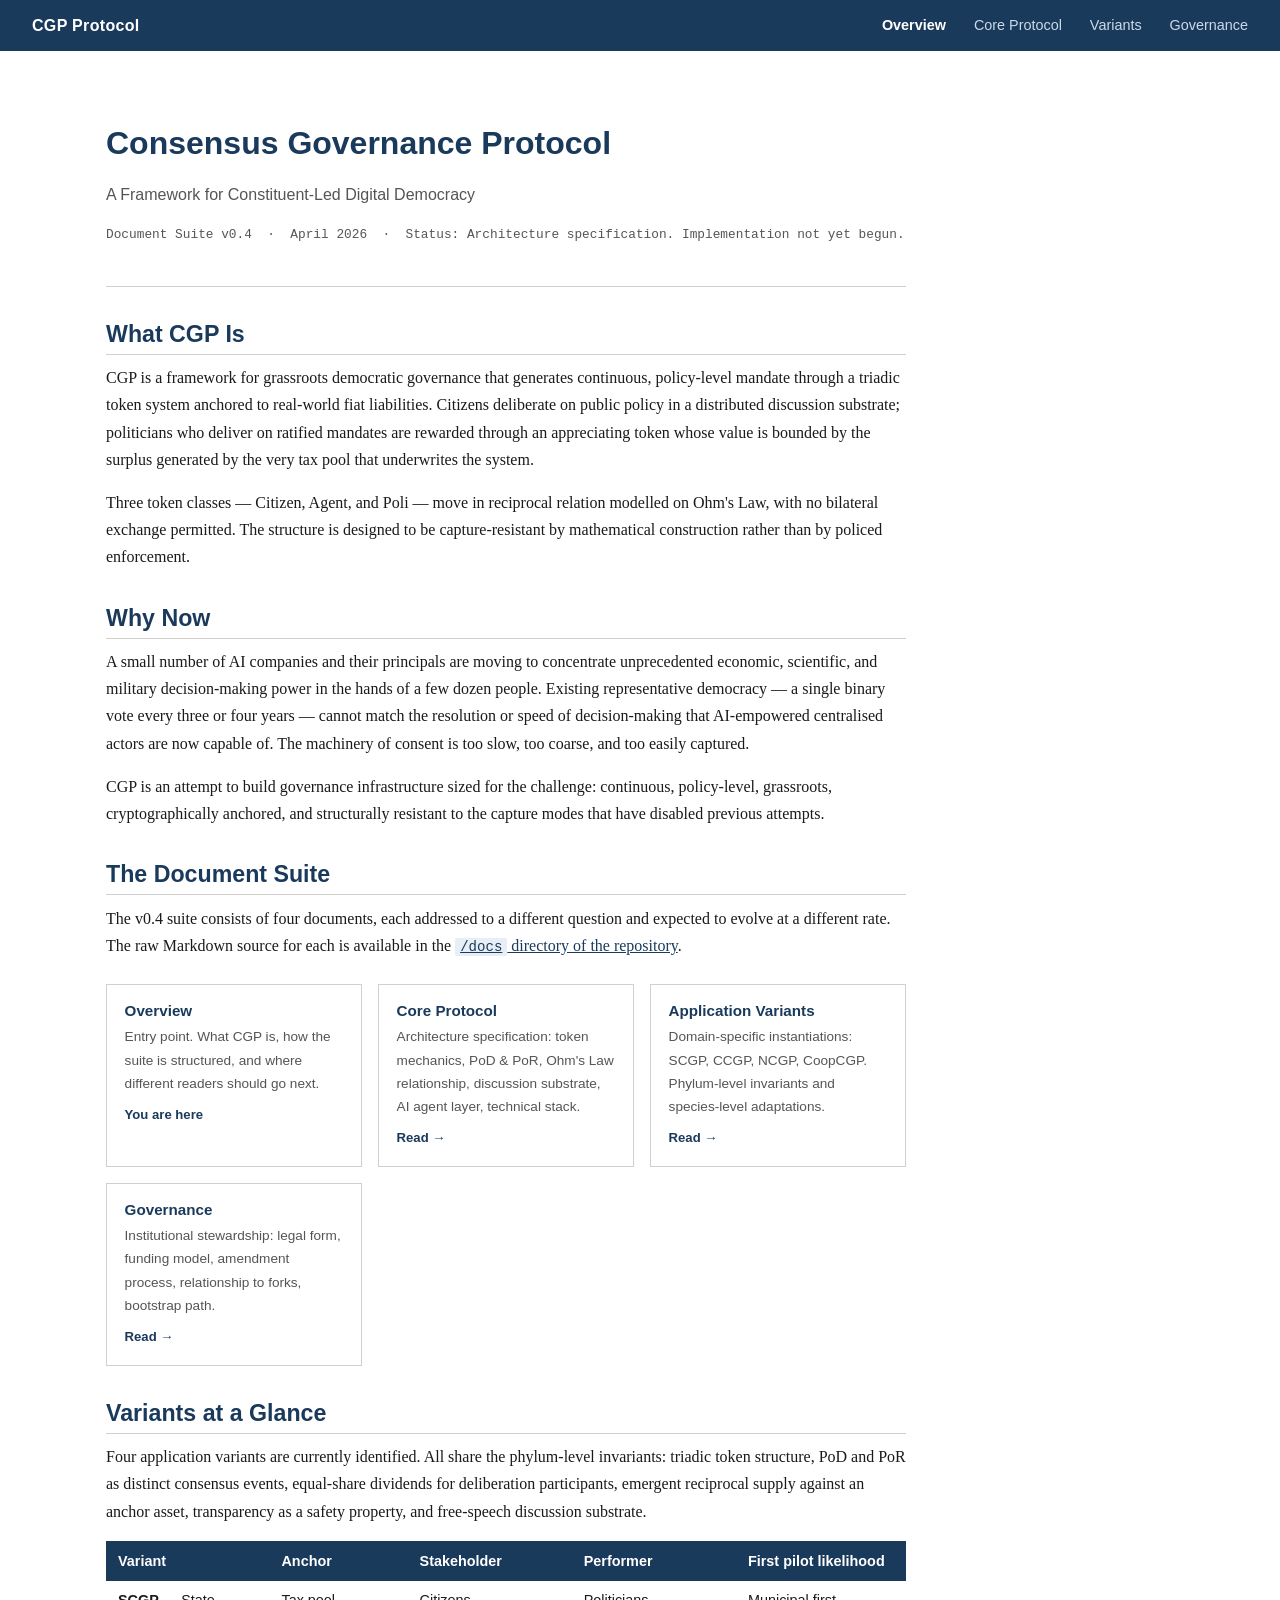
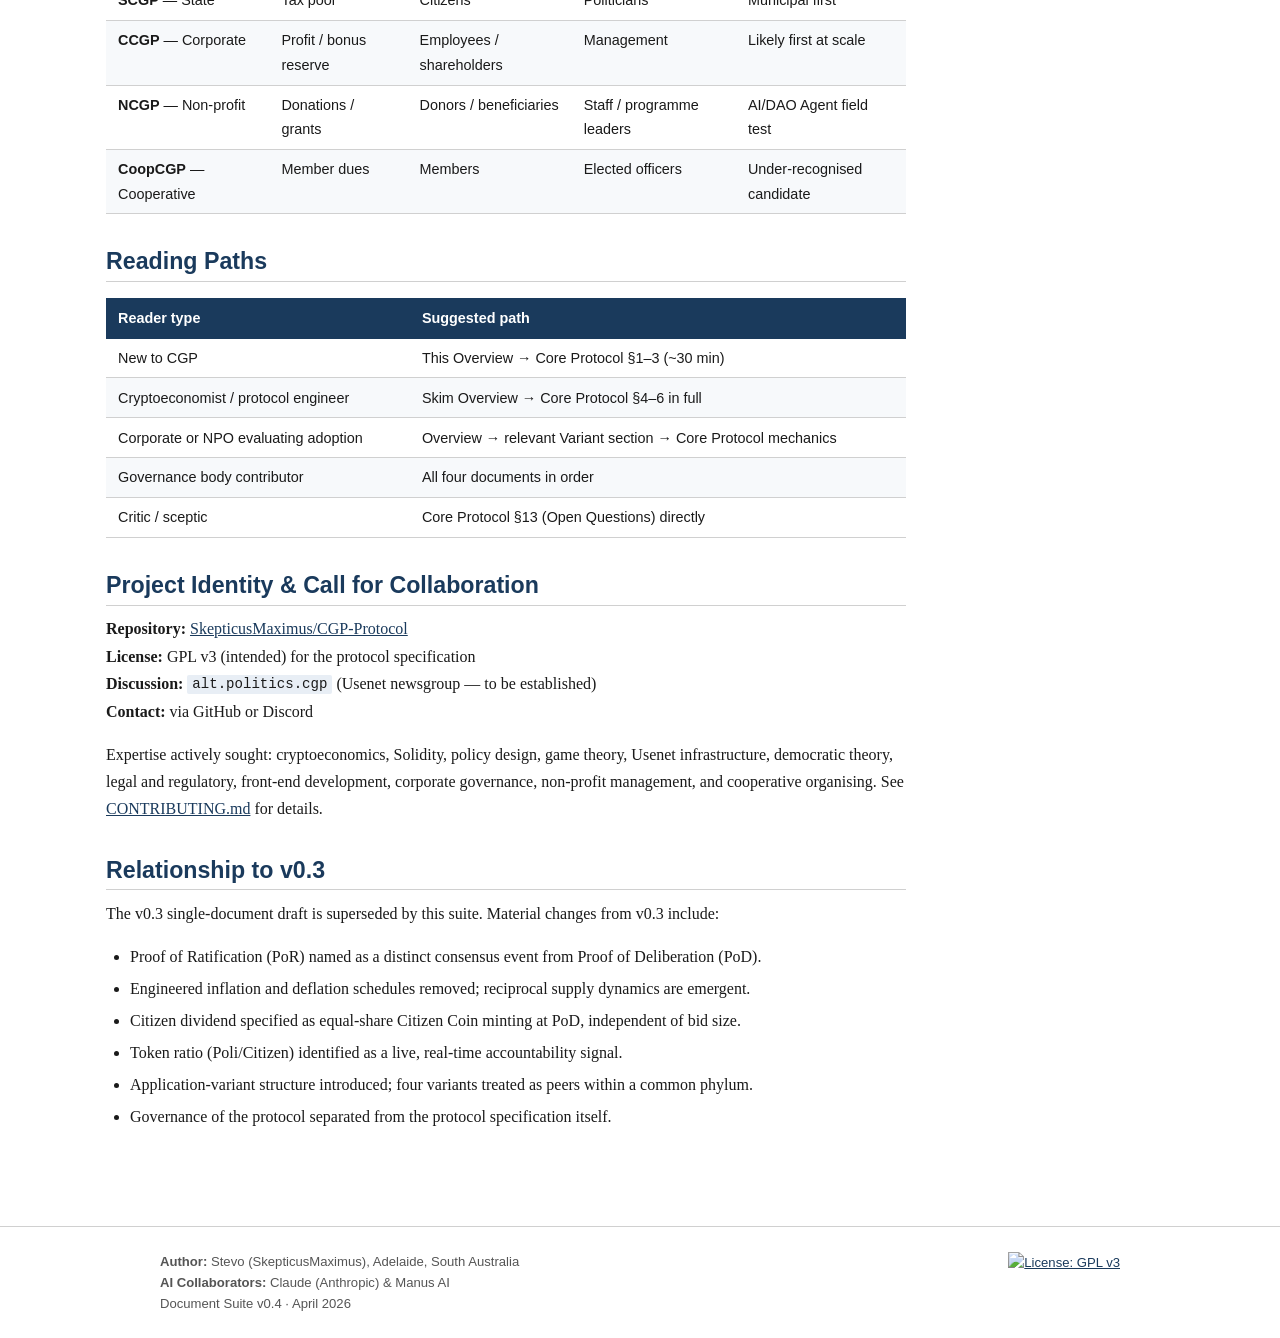
==== site/index.html @ 0de6de93 "Restructure to v0.4 document suite; archive v0.3; add Manus static site" ====
<!DOCTYPE html>
<html lang="en">
<head>
  <meta charset="UTF-8" />
  <meta name="viewport" content="width=device-width, initial-scale=1.0" />
  <title>Consensus Governance Protocol (CGP) — v0.4</title>
  <link rel="stylesheet" href="css/style.css" />
</head>
<body>

<header class="site-header">
  <a class="site-title" href="index.html">CGP Protocol</a>
  <nav>
    <a href="index.html" class="active">Overview</a>
    <a href="core-protocol.html">Core Protocol</a>
    <a href="application-variants.html">Variants</a>
    <a href="governance.html">Governance</a>
  </nav>
</header>

<div class="layout">
  <main class="content" style="max-width:800px;">

    <div class="landing-hero">
      <h1>Consensus Governance Protocol</h1>
      <p class="subtitle">A Framework for Constituent-Led Digital Democracy</p>
      <p class="meta">Document Suite v0.4 &nbsp;·&nbsp; April 2026 &nbsp;·&nbsp; Status: Architecture specification. Implementation not yet begun.</p>
    </div>

    <h2 id="what-cgp-is">What CGP Is</h2>
    <p>
      CGP is a framework for grassroots democratic governance that generates continuous, policy-level mandate
      through a triadic token system anchored to real-world fiat liabilities. Citizens deliberate on public
      policy in a distributed discussion substrate; politicians who deliver on ratified mandates are rewarded
      through an appreciating token whose value is bounded by the surplus generated by the very tax pool that
      underwrites the system.
    </p>
    <p>
      Three token classes — Citizen, Agent, and Poli — move in reciprocal relation modelled on Ohm's Law,
      with no bilateral exchange permitted. The structure is designed to be capture-resistant by mathematical
      construction rather than by policed enforcement.
    </p>

    <h2 id="why-now">Why Now</h2>
    <p>
      A small number of AI companies and their principals are moving to concentrate unprecedented economic,
      scientific, and military decision-making power in the hands of a few dozen people. Existing representative
      democracy — a single binary vote every three or four years — cannot match the resolution or speed of
      decision-making that AI-empowered centralised actors are now capable of. The machinery of consent is
      too slow, too coarse, and too easily captured.
    </p>
    <p>
      CGP is an attempt to build governance infrastructure sized for the challenge: continuous, policy-level,
      grassroots, cryptographically anchored, and structurally resistant to the capture modes that have
      disabled previous attempts.
    </p>

    <h2 id="document-suite">The Document Suite</h2>
    <p>
      The v0.4 suite consists of four documents, each addressed to a different question and expected to
      evolve at a different rate. The raw Markdown source for each is available in the
      <a href="https://github.com/SkepticusMaximus/CGP-Protocol/tree/main/docs" target="_blank" rel="noopener">
        <code>/docs</code> directory of the repository</a>.
    </p>

    <div class="doc-grid">
      <div class="doc-card">
        <h3>Overview</h3>
        <p>Entry point. What CGP is, how the suite is structured, and where different readers should go next.</p>
        <a class="card-link" href="index.html">You are here</a>
      </div>
      <div class="doc-card">
        <h3>Core Protocol</h3>
        <p>Architecture specification: token mechanics, PoD &amp; PoR, Ohm's Law relationship, discussion substrate, AI agent layer, technical stack.</p>
        <a class="card-link" href="core-protocol.html">Read →</a>
      </div>
      <div class="doc-card">
        <h3>Application Variants</h3>
        <p>Domain-specific instantiations: SCGP, CCGP, NCGP, CoopCGP. Phylum-level invariants and species-level adaptations.</p>
        <a class="card-link" href="application-variants.html">Read →</a>
      </div>
      <div class="doc-card">
        <h3>Governance</h3>
        <p>Institutional stewardship: legal form, funding model, amendment process, relationship to forks, bootstrap path.</p>
        <a class="card-link" href="governance.html">Read →</a>
      </div>
    </div>

    <h2 id="variants-at-a-glance">Variants at a Glance</h2>
    <p>
      Four application variants are currently identified. All share the phylum-level invariants: triadic
      token structure, PoD and PoR as distinct consensus events, equal-share dividends for deliberation
      participants, emergent reciprocal supply against an anchor asset, transparency as a safety property,
      and free-speech discussion substrate.
    </p>

    <table>
      <thead>
        <tr>
          <th>Variant</th>
          <th>Anchor</th>
          <th>Stakeholder</th>
          <th>Performer</th>
          <th>First pilot likelihood</th>
        </tr>
      </thead>
      <tbody>
        <tr>
          <td><strong>SCGP</strong> — State</td>
          <td>Tax pool</td>
          <td>Citizens</td>
          <td>Politicians</td>
          <td>Municipal first</td>
        </tr>
        <tr>
          <td><strong>CCGP</strong> — Corporate</td>
          <td>Profit / bonus reserve</td>
          <td>Employees / shareholders</td>
          <td>Management</td>
          <td>Likely first at scale</td>
        </tr>
        <tr>
          <td><strong>NCGP</strong> — Non-profit</td>
          <td>Donations / grants</td>
          <td>Donors / beneficiaries</td>
          <td>Staff / programme leaders</td>
          <td>AI/DAO Agent field test</td>
        </tr>
        <tr>
          <td><strong>CoopCGP</strong> — Cooperative</td>
          <td>Member dues</td>
          <td>Members</td>
          <td>Elected officers</td>
          <td>Under-recognised candidate</td>
        </tr>
      </tbody>
    </table>

    <h2 id="reading-paths">Reading Paths</h2>
    <table>
      <thead>
        <tr><th>Reader type</th><th>Suggested path</th></tr>
      </thead>
      <tbody>
        <tr>
          <td>New to CGP</td>
          <td>This Overview → Core Protocol §1–3 (~30 min)</td>
        </tr>
        <tr>
          <td>Cryptoeconomist / protocol engineer</td>
          <td>Skim Overview → Core Protocol §4–6 in full</td>
        </tr>
        <tr>
          <td>Corporate or NPO evaluating adoption</td>
          <td>Overview → relevant Variant section → Core Protocol mechanics</td>
        </tr>
        <tr>
          <td>Governance body contributor</td>
          <td>All four documents in order</td>
        </tr>
        <tr>
          <td>Critic / sceptic</td>
          <td>Core Protocol §13 (Open Questions) directly</td>
        </tr>
      </tbody>
    </table>

    <h2 id="project-identity">Project Identity &amp; Call for Collaboration</h2>
    <p>
      <strong>Repository:</strong> <a href="https://github.com/SkepticusMaximus/CGP-Protocol" target="_blank" rel="noopener">SkepticusMaximus/CGP-Protocol</a><br />
      <strong>License:</strong> GPL v3 (intended) for the protocol specification<br />
      <strong>Discussion:</strong> <code>alt.politics.cgp</code> (Usenet newsgroup — to be established)<br />
      <strong>Contact:</strong> via GitHub or Discord
    </p>
    <p>
      Expertise actively sought: cryptoeconomics, Solidity, policy design, game theory, Usenet infrastructure,
      democratic theory, legal and regulatory, front-end development, corporate governance, non-profit
      management, and cooperative organising. See <a href="https://github.com/SkepticusMaximus/CGP-Protocol/blob/main/CONTRIBUTING.md" target="_blank" rel="noopener">CONTRIBUTING.md</a> for details.
    </p>

    <h2 id="relationship-to-v03">Relationship to v0.3</h2>
    <p>
      The v0.3 single-document draft is superseded by this suite. Material changes from v0.3 include:
    </p>
    <ul>
      <li>Proof of Ratification (PoR) named as a distinct consensus event from Proof of Deliberation (PoD).</li>
      <li>Engineered inflation and deflation schedules removed; reciprocal supply dynamics are emergent.</li>
      <li>Citizen dividend specified as equal-share Citizen Coin minting at PoD, independent of bid size.</li>
      <li>Token ratio (Poli/Citizen) identified as a live, real-time accountability signal.</li>
      <li>Application-variant structure introduced; four variants treated as peers within a common phylum.</li>
      <li>Governance of the protocol separated from the protocol specification itself.</li>
    </ul>

  </main>
</div>

<footer class="site-footer">
  <div class="footer-inner">
    <div class="attribution">
      <strong>Author:</strong> Stevo (SkepticusMaximus), Adelaide, South Australia<br />
      <strong>AI Collaborators:</strong> Claude (Anthropic) &amp; Manus AI<br />
      Document Suite v0.4 · April 2026
    </div>
    <div class="badge">
      <a href="https://github.com/SkepticusMaximus/CGP-Protocol/blob/main/LICENSE" target="_blank" rel="noopener">
        <img src="https://img.shields.io/badge/License-GPL%20v3-blue.svg" alt="License: GPL v3" />
      </a>
    </div>
  </div>
</footer>

<script src="js/main.js"></script>
</body>
</html>
---- site/css/style.css ----
/* CGP Protocol Site — Shared Stylesheet
   Aesthetic: formal technical documentation (IETF / Ethereum Yellow Paper style)
   No gradients, no animations, no marketing polish. */

/* ── Reset & Base ─────────────────────────────────────────── */
*, *::before, *::after { box-sizing: border-box; margin: 0; padding: 0; }

:root {
  --bg:          #ffffff;
  --text:        #1a1a1a;
  --text-muted:  #555555;
  --border:      #d0d0d0;
  --accent:      #1a3a5c;   /* deep navy — link / heading accent */
  --accent-light:#e8eef5;   /* tinted background for code blocks */
  --mono:        "Courier New", Courier, monospace;
  --sans:        Georgia, "Times New Roman", serif;  /* body: serif for long-form readability */
  --ui:          -apple-system, BlinkMacSystemFont, "Segoe UI", Helvetica, Arial, sans-serif;
  --max-prose:   72ch;
  --sidebar-w:   240px;
}

html { font-size: 16px; scroll-behavior: smooth; }

body {
  font-family: var(--sans);
  background: var(--bg);
  color: var(--text);
  line-height: 1.7;
}

/* ── Typography ───────────────────────────────────────────── */
h1, h2, h3, h4, h5 {
  font-family: var(--ui);
  font-weight: 600;
  color: var(--accent);
  line-height: 1.3;
  margin-top: 2rem;
  margin-bottom: 0.6rem;
}
h1 { font-size: 1.9rem; border-bottom: 2px solid var(--accent); padding-bottom: 0.4rem; }
h2 { font-size: 1.45rem; border-bottom: 1px solid var(--border); padding-bottom: 0.3rem; }
h3 { font-size: 1.15rem; }
h4 { font-size: 1rem; font-style: italic; }

p { margin-bottom: 1rem; }

a { color: var(--accent); text-decoration: underline; }
a:hover { color: #0d2a45; }

ul, ol { margin: 0.5rem 0 1rem 1.5rem; }
li { margin-bottom: 0.3rem; }

strong { font-weight: 700; }
em { font-style: italic; }

hr {
  border: none;
  border-top: 1px solid var(--border);
  margin: 2rem 0;
}

/* ── Code & Monospace ─────────────────────────────────────── */
code, kbd, samp {
  font-family: var(--mono);
  font-size: 0.88em;
  background: var(--accent-light);
  padding: 0.1em 0.35em;
  border-radius: 2px;
}

pre {
  font-family: var(--mono);
  font-size: 0.85rem;
  background: var(--accent-light);
  border: 1px solid var(--border);
  border-left: 3px solid var(--accent);
  padding: 1rem 1.2rem;
  overflow-x: auto;
  line-height: 1.5;
  margin: 1rem 0 1.5rem;
  white-space: pre;
}

pre code { background: none; padding: 0; font-size: inherit; }

/* ── Tables ───────────────────────────────────────────────── */
table {
  width: 100%;
  border-collapse: collapse;
  font-family: var(--ui);
  font-size: 0.9rem;
  margin: 1rem 0 1.5rem;
}
th {
  background: var(--accent);
  color: #fff;
  text-align: left;
  padding: 0.5rem 0.75rem;
  font-weight: 600;
}
td {
  padding: 0.45rem 0.75rem;
  border-bottom: 1px solid var(--border);
  vertical-align: top;
}
tr:nth-child(even) td { background: #f7f9fb; }

/* ── Site Header ──────────────────────────────────────────── */
.site-header {
  background: var(--accent);
  color: #fff;
  padding: 0.75rem 2rem;
  display: flex;
  align-items: center;
  justify-content: space-between;
  font-family: var(--ui);
  font-size: 0.9rem;
}
.site-header .site-title {
  font-weight: 700;
  font-size: 1rem;
  color: #fff;
  text-decoration: none;
  letter-spacing: 0.02em;
}
.site-header nav a {
  color: #ccd9e8;
  text-decoration: none;
  margin-left: 1.5rem;
}
.site-header nav a:hover { color: #fff; text-decoration: underline; }
.site-header nav a.active { color: #fff; font-weight: 600; }

/* ── Site Footer ──────────────────────────────────────────── */
.site-footer {
  border-top: 1px solid var(--border);
  padding: 1.5rem 2rem;
  font-family: var(--ui);
  font-size: 0.82rem;
  color: var(--text-muted);
  margin-top: 3rem;
}
.site-footer .footer-inner {
  max-width: 960px;
  margin: 0 auto;
  display: flex;
  flex-wrap: wrap;
  gap: 1rem;
  justify-content: space-between;
  align-items: flex-start;
}
.site-footer .attribution { line-height: 1.6; }
.site-footer .badge img { vertical-align: middle; }

/* ── Layout: Sidebar + Content ────────────────────────────── */
.layout {
  display: flex;
  max-width: 1100px;
  margin: 0 auto;
  padding: 0 1rem;
  gap: 2rem;
}

.sidebar {
  width: var(--sidebar-w);
  flex-shrink: 0;
  padding-top: 2rem;
  position: sticky;
  top: 1rem;
  align-self: flex-start;
  max-height: calc(100vh - 4rem);
  overflow-y: auto;
  font-family: var(--ui);
  font-size: 0.85rem;
}
.sidebar h2 {
  font-size: 0.75rem;
  text-transform: uppercase;
  letter-spacing: 0.08em;
  color: var(--text-muted);
  border: none;
  margin-top: 0;
  margin-bottom: 0.5rem;
}
.sidebar ul { list-style: none; margin: 0; padding: 0; }
.sidebar ul li { margin-bottom: 0.1rem; }
.sidebar ul li a {
  display: block;
  padding: 0.2rem 0.4rem;
  color: var(--text-muted);
  text-decoration: none;
  border-left: 2px solid transparent;
  transition: none;
}
.sidebar ul li a:hover,
.sidebar ul li a.active {
  color: var(--accent);
  border-left-color: var(--accent);
  background: var(--accent-light);
}
.sidebar ul ul { margin-left: 0.75rem; }
.sidebar ul ul li a { font-size: 0.82rem; }

/* Collapsible TOC toggle */
.toc-toggle {
  display: none;
  font-family: var(--ui);
  font-size: 0.85rem;
  background: var(--accent-light);
  border: 1px solid var(--border);
  padding: 0.4rem 0.75rem;
  cursor: pointer;
  margin: 1rem 0 0.5rem;
  width: 100%;
  text-align: left;
  color: var(--accent);
}

.content {
  flex: 1;
  min-width: 0;
  padding: 2rem 0;
  max-width: var(--max-prose);
}

/* ── Landing Page (Overview) ──────────────────────────────── */
.landing-hero {
  padding: 2.5rem 0 1.5rem;
  border-bottom: 1px solid var(--border);
  margin-bottom: 2rem;
}
.landing-hero h1 { border: none; margin-top: 0; font-size: 2rem; }
.landing-hero .subtitle {
  font-family: var(--ui);
  font-size: 1rem;
  color: var(--text-muted);
  margin-top: 0.25rem;
}
.landing-hero .meta {
  font-family: var(--mono);
  font-size: 0.8rem;
  color: var(--text-muted);
  margin-top: 1rem;
}

.doc-grid {
  display: grid;
  grid-template-columns: repeat(auto-fill, minmax(220px, 1fr));
  gap: 1rem;
  margin: 1.5rem 0;
}
.doc-card {
  border: 1px solid var(--border);
  padding: 1rem 1.1rem;
  font-family: var(--ui);
  font-size: 0.88rem;
}
.doc-card h3 {
  font-size: 0.95rem;
  margin-top: 0;
  margin-bottom: 0.3rem;
  color: var(--accent);
}
.doc-card p { margin-bottom: 0.5rem; color: var(--text-muted); font-size: 0.85rem; }
.doc-card a.card-link {
  font-size: 0.82rem;
  text-decoration: none;
  font-weight: 600;
}

/* ── Variant Tabs (Application Variants page) ─────────────── */
.tab-bar {
  display: flex;
  flex-wrap: wrap;
  gap: 0;
  border-bottom: 2px solid var(--accent);
  margin-bottom: 1.5rem;
  font-family: var(--ui);
  font-size: 0.88rem;
}
.tab-btn {
  padding: 0.5rem 1rem;
  background: none;
  border: 1px solid var(--border);
  border-bottom: none;
  cursor: pointer;
  color: var(--text-muted);
  margin-right: 2px;
  margin-bottom: -2px;
}
.tab-btn:hover { background: var(--accent-light); color: var(--accent); }
.tab-btn.active {
  background: var(--bg);
  color: var(--accent);
  font-weight: 700;
  border-color: var(--accent);
  border-bottom-color: var(--bg);
}
.tab-panel { display: none; }
.tab-panel.active { display: block; }

.variant-axes {
  font-family: var(--ui);
  font-size: 0.88rem;
  border: 1px solid var(--border);
  padding: 0.75rem 1rem;
  margin-bottom: 1.5rem;
  background: #f9fafb;
}
.variant-axes dt { font-weight: 700; color: var(--accent); }
.variant-axes dd { margin-left: 1rem; margin-bottom: 0.4rem; color: var(--text-muted); }

/* ── Responsive ───────────────────────────────────────────── */
@media (max-width: 720px) {
  .layout { flex-direction: column; }
  .sidebar {
    width: 100%;
    position: static;
    max-height: none;
    padding-top: 0;
  }
  .toc-toggle { display: block; }
  .sidebar ul { display: none; }
  .sidebar.open ul { display: block; }
  .site-header { flex-direction: column; align-items: flex-start; gap: 0.5rem; }
  .site-header nav a { margin-left: 0; margin-right: 1rem; }
  .doc-grid { grid-template-columns: 1fr; }
}
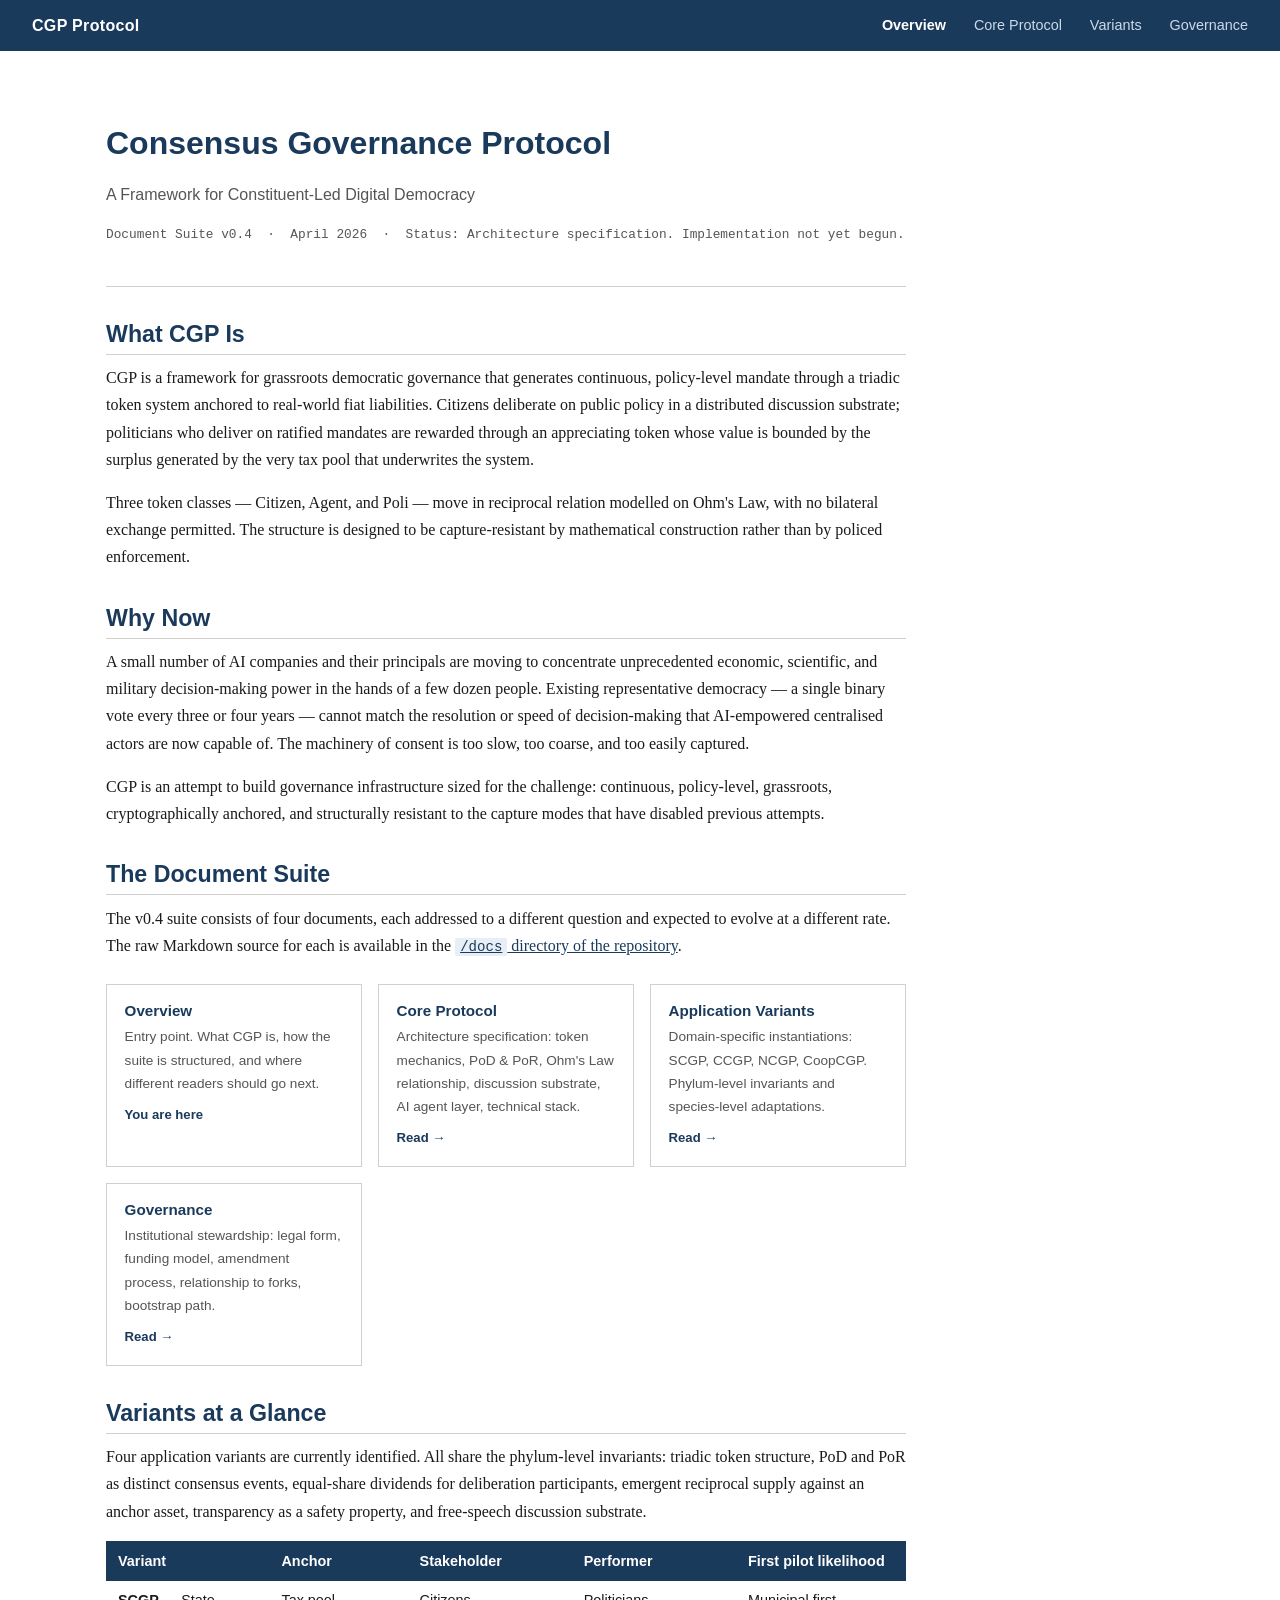
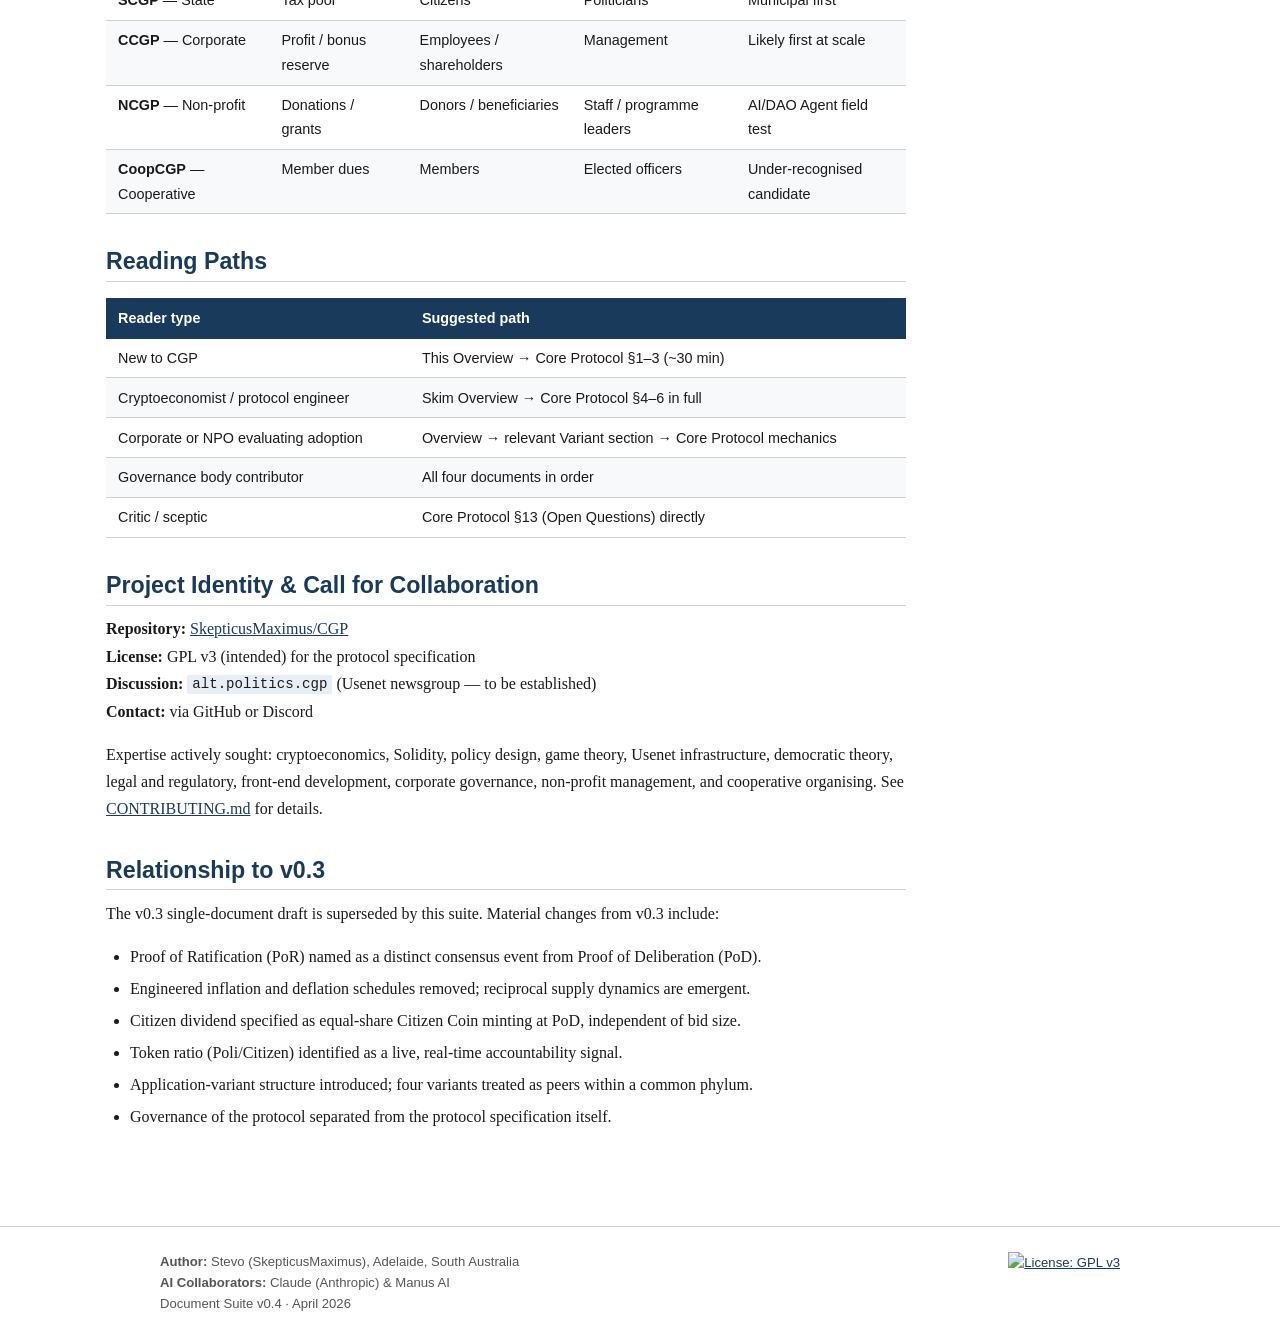
==== commit 28460d03: "Fix repo name references" ====
--- a/site/index.html
+++ b/site/index.html
@@ -59,7 +59,7 @@
     <p>
       The v0.4 suite consists of four documents, each addressed to a different question and expected to
       evolve at a different rate. The raw Markdown source for each is available in the
-      <a href="https://github.com/SkepticusMaximus/CGP-Protocol/tree/main/docs" target="_blank" rel="noopener">
+      <a href="https://github.com/SkepticusMaximus/CGP/tree/main/docs" target="_blank" rel="noopener">
         <code>/docs</code> directory of the repository</a>.
     </p>
 
@@ -167,7 +167,7 @@
 
     <h2 id="project-identity">Project Identity &amp; Call for Collaboration</h2>
     <p>
-      <strong>Repository:</strong> <a href="https://github.com/SkepticusMaximus/CGP-Protocol" target="_blank" rel="noopener">SkepticusMaximus/CGP-Protocol</a><br />
+      <strong>Repository:</strong> <a href="https://github.com/SkepticusMaximus/CGP" target="_blank" rel="noopener">SkepticusMaximus/CGP</a><br />
       <strong>License:</strong> GPL v3 (intended) for the protocol specification<br />
       <strong>Discussion:</strong> <code>alt.politics.cgp</code> (Usenet newsgroup — to be established)<br />
       <strong>Contact:</strong> via GitHub or Discord
@@ -175,7 +175,7 @@
     <p>
       Expertise actively sought: cryptoeconomics, Solidity, policy design, game theory, Usenet infrastructure,
       democratic theory, legal and regulatory, front-end development, corporate governance, non-profit
-      management, and cooperative organising. See <a href="https://github.com/SkepticusMaximus/CGP-Protocol/blob/main/CONTRIBUTING.md" target="_blank" rel="noopener">CONTRIBUTING.md</a> for details.
+      management, and cooperative organising. See <a href="https://github.com/SkepticusMaximus/CGP/blob/main/CONTRIBUTING.md" target="_blank" rel="noopener">CONTRIBUTING.md</a> for details.
     </p>
 
     <h2 id="relationship-to-v03">Relationship to v0.3</h2>
@@ -202,7 +202,7 @@
       Document Suite v0.4 · April 2026
     </div>
     <div class="badge">
-      <a href="https://github.com/SkepticusMaximus/CGP-Protocol/blob/main/LICENSE" target="_blank" rel="noopener">
+      <a href="https://github.com/SkepticusMaximus/CGP/blob/main/LICENSE" target="_blank" rel="noopener">
         <img src="https://img.shields.io/badge/License-GPL%20v3-blue.svg" alt="License: GPL v3" />
       </a>
     </div>
